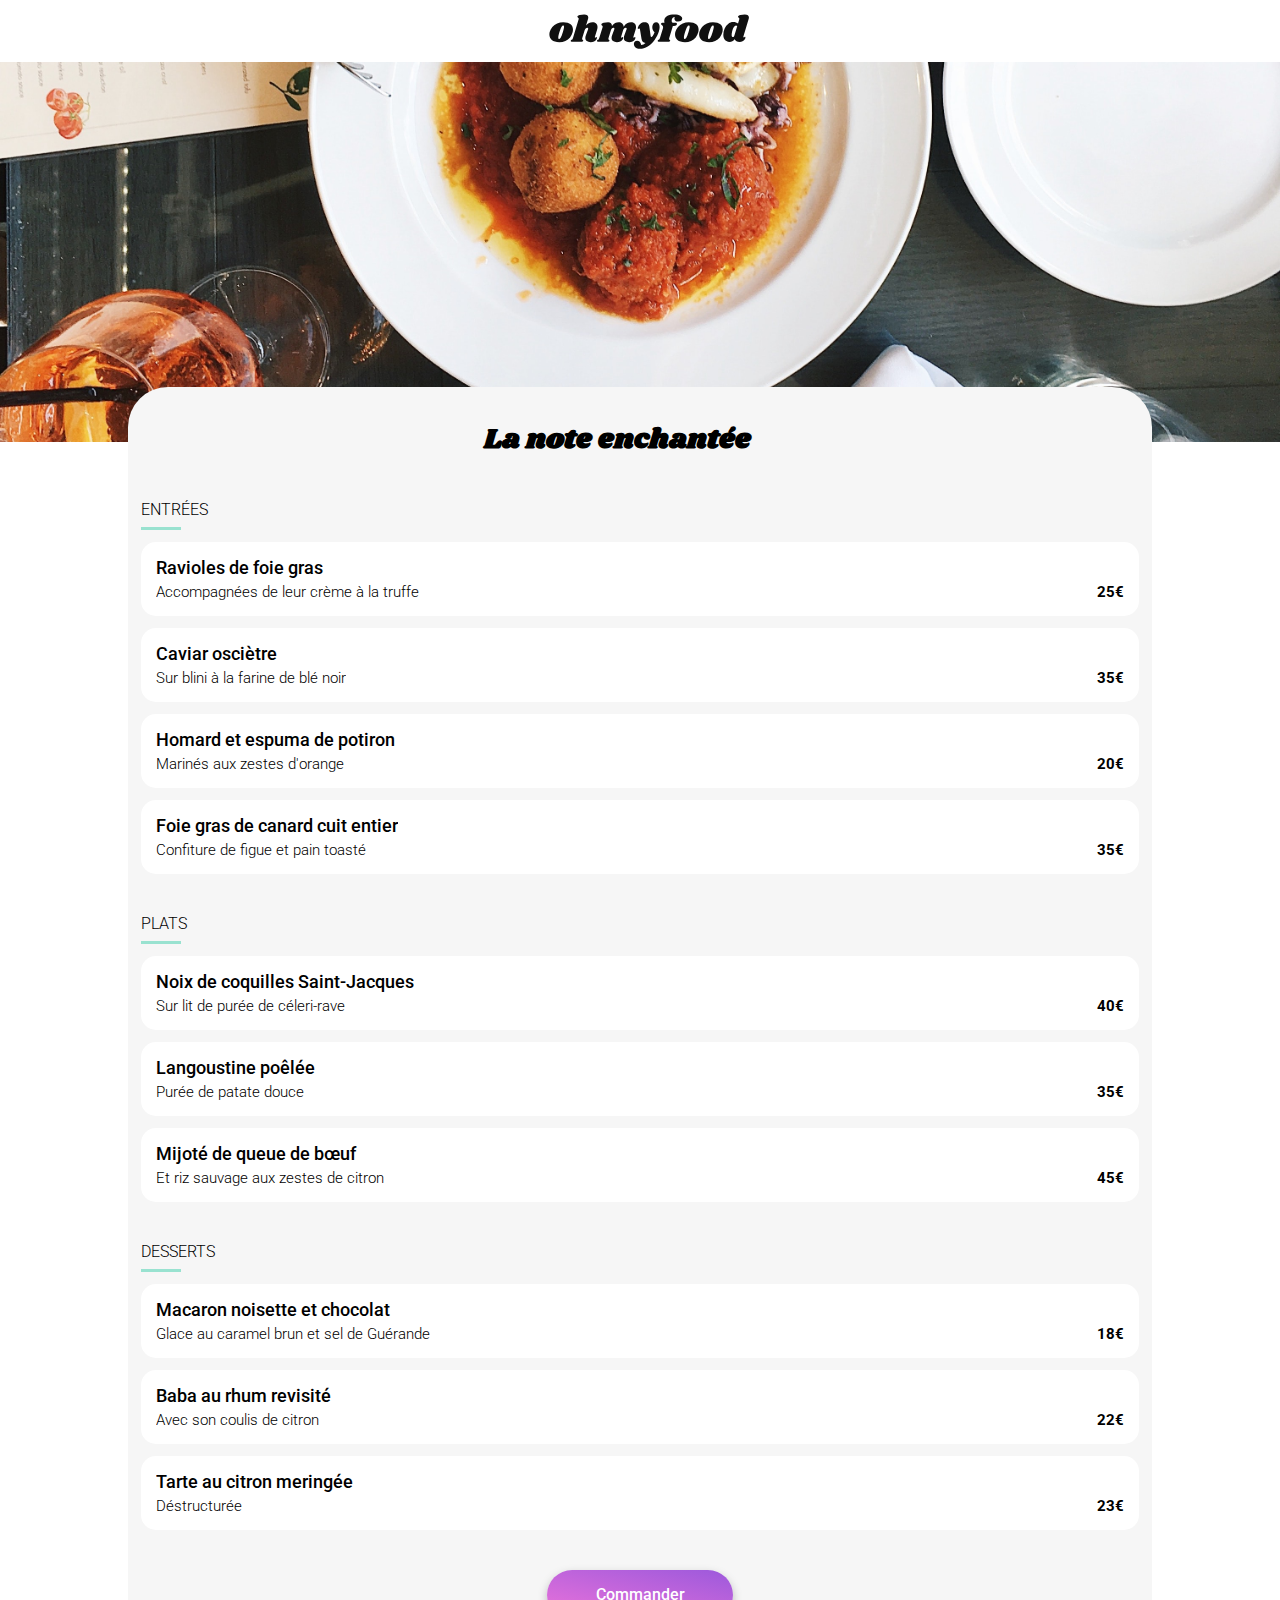
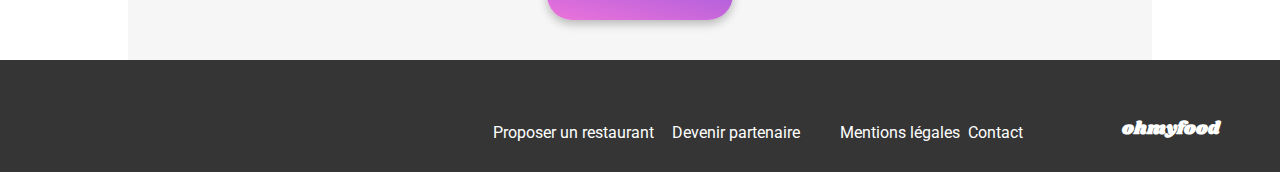
==== restaurants/page_menu-2.html @ 036a36a8 "Création des dernières pages, et l'ajout des effets d'animations sur les pages de menus" ====
<!DOCTYPE html>
<html lang="fr">
<head>
    <meta charset="UTF-8">
    <meta name="viewport" content="width=device-width, initial-scale=1.0">
    <title>La palette du goût</title>
    <link rel="stylesheet" href="https://cdnjs.cloudflare.com/ajax/libs/font-awesome/6.2.1/css/all.min.css"
    integrity="sha512-MV7K8+y+gLIBoVD59lQIYicR65iaqukzvf/nwasF0nqhPay5w/9lJmVM2hMDcnK1OnMGCdVK+iQrJ7lzPJQd1w=="
    crossorigin="anonymous" referrerpolicy="no-referrer" />
    <link rel="stylesheet" href="../assets/CSS/page_menu.css">
    <link rel="preconnect" href="https://fonts.googleapis.com">
    <link rel="preconnect" href="https://fonts.gstatic.com" crossorigin>
    <link href="https://fonts.googleapis.com/css2?family=Roboto:wght@300;400;500;700&family=Shrikhand&display=swap" rel="stylesheet">
</head>

<body>
    <div class="main-container">
        <header class="header">
            <a class="header__btn" href="../index.html"><i class="fa-solid fa-arrow-left"></i></a>
            <img class="header__logo" src="../assets/images/logo/ohmyfood@2x.svg" alt="Logo site Ohmyfood">
        </header>
        <img class="main-container__img" src="../assets/images/restaurants/stil-u2Lp8tXIcjw-unsplash.jpg" alt=""><!-- alt -->
        <main class="background-container">
            <section class="intro">
                <div class="intro__container">
                    <h1 class="intro__container--title">La note enchantée</h1>
                    <div class="btn-heart">
                        <input class="btn-heart__checkbox" type="checkbox" id="checkbox" name="checkbox">
                        <label class="btn-heart__container" for="checkbox">
                            <i class="fa-regular fa-heart btn-heart__container--first"></i>
                            <i class="fa-solid fa-heart btn-heart__container--second"></i>
                        </label>
                    </div>
                </div>
            </section>
            <section class="menu-section menu-section--1">
                <h2 class="menu-section__title">ENTRÉES</h2>
                <div class="card">
                    <div class="card__text">
                        <h3 class="card__text--title">Ravioles de foie gras</h3>
                        <p class="card__text--text">Accompagnées de leur crème à la truffe</p>
                    </div>
                    <input class="card__checkbox" type="checkbox" name="check" id="check">
                    <label class="card__select" for="check"><i class="fa-solid fa-check"></i></label>
                    <strong class="card__price">25€</strong>
                </div>
                <div class="card">
                    <div class="card__text">
                        <h3 class="card__text--title">Caviar osciètre</h3>
                        <p class="card__text--text">Sur blini à la farine de blé noir</p>
                    </div>
                    <input class="card__checkbox" type="checkbox" name="check" id="check">
                    <label class="card__select" for="check"><i class="fa-solid fa-check"></i></label>
                    <strong class="card__price">35€</strong>
                </div>
                <div class="card">
                    <div class="card__text">
                        <h3 class="card__text--title">Homard et espuma de potiron</h3>
                        <p class="card__text--text">Marinés aux zestes d'orange</p>
                    </div>
                    <input class="card__checkbox" type="checkbox" name="check" id="check">
                    <label class="card__select" for="check"><i class="fa-solid fa-check"></i></label>
                    <strong class="card__price">20€</strong>
                </div>
                <div class="card">
                    <div class="card__text">
                        <h3 class="card__text--title">Foie gras de canard cuit entier</h3>
                        <p class="card__text--text">Confiture de figue et pain toasté</p>
                    </div>
                    <input class="card__checkbox" type="checkbox" name="check" id="check">
                    <label class="card__select" for="check"><i class="fa-solid fa-check"></i></label>
                    <strong class="card__price">35€</strong>
                </div>
            </section>
            <section class="menu-section menu-section--2">
                <h2 class="menu-section__title">PLATS</h2>
                <div class="card">
                    <div class="card__text">
                        <h3 class="card__text--title">Noix de coquilles Saint-Jacques</h3>
                        <p class="card__text--text">Sur lit de purée de céleri-rave</p>
                    </div>
                    <input class="card__checkbox" type="checkbox" name="check" id="check">
                    <label class="card__select" for="check"><i class="fa-solid fa-check"></i></label>
                    <strong class="card__price">40€</strong>
                </div>
                <div class="card">
                    <div class="card__text">
                        <h3 class="card__text--title">Langoustine poêlée</h3>
                        <p class="card__text--text">Purée de patate douce</p>
                    </div>
                    <input class="card__checkbox" type="checkbox" name="check" id="check">
                    <label class="card__select" for="check"><i class="fa-solid fa-check"></i></label>
                    <strong class="card__price">35€</strong>
                </div>
                <div class="card">
                    <div class="card__text">
                        <h3 class="card__text--title">Mijoté de queue de bœuf</h3>
                        <p class="card__text--text">Et riz sauvage aux zestes de citron</p>
                    </div>
                    <input class="card__checkbox" type="checkbox" name="check" id="check">
                    <label class="card__select" for="check"><i class="fa-solid fa-check"></i></label>
                    <strong class="card__price">45€</strong>
                </div>
            </section>
            <section class="menu-section menu-section--3">
                <h2 class="menu-section__title">DESSERTS</h2>
                <div class="card">
                    <div class="card__text">
                        <h3 class="card__text--title">Macaron noisette et chocolat</h3>
                        <p class="card__text--text">Glace au caramel brun et sel de Guérande</p>
                    </div>
                    <input class="card__checkbox" type="checkbox" name="check" id="check">
                    <label class="card__select" for="check"><i class="fa-solid fa-check"></i></label>
                    <strong class="card__price">18€</strong>
                </div>
                <div class="card">
                    <div class="card__text">
                        <h3 class="card__text--title">Baba au rhum revisité</h3>
                        <p class="card__text--text">Avec son coulis de citron</p>
                    </div>
                    <input class="card__checkbox" type="checkbox" name="check" id="check">
                    <label class="card__select" for="check"><i class="fa-solid fa-check"></i></label>
                    <strong class="card__price">22€</strong>
                </div>
                <div class="card">
                    <div class="card__text">
                        <h3 class="card__text--title">Tarte au citron meringée</h3>
                        <p class="card__text--text">Déstructurée</p>
                    </div>
                    <input class="card__checkbox" type="checkbox" name="check" id="check">
                    <label class="card__select" for="check"><i class="fa-solid fa-check"></i></label>
                    <strong class="card__price">23€</strong>
                </div>
            </section>
            <div class="btn-container">
                <button class="btn-container__order" type="button">Commander</button>
            </div>
        </main>
        <footer class="footer">
            <h3 class="footer__title">ohmyfood</h3>
            <div class="footer__content">
                <div class="container-about">
                    <p> 
                        <i class="fa-solid fa-utensils"></i>
                        Proposer un restaurant
                    </p>
                    <p>
                        <i class="fa-solid fa-handshake-angle"></i>
                        Devenir partenaire
                    </p>
                </div>
                <div class="container-about">
                    <p>Mentions légales</p>
                    <a href="mailto:ohmyfood@gmail.com">Contact</a>
                </div>
            </div>
        </footer>
    </div>
</body>
</html>
---- assets/CSS/page_menu.css ----
* {
  font-family: 'roboto', sans-serif;
  margin: 0; }

/* font */
/* color */
/* font-size */
/* Mixin */
a {
  text-decoration: none;
  color: inherit; }

body {
  display: flex;
  justify-content: center; }

.main-container {
  max-width: 1440px;
  box-sizing: border-box;
  width: 100%; }

.header {
  display: flex;
  flex-direction: column;
  align-items: center; }
  .header__logo {
    width: 200px;
    padding: 14px 0; }
  .header__location {
    display: flex;
    justify-content: center;
    width: 100%;
    gap: 17px;
    background-color: #EAEAEA;
    padding: 15px 0; }
    .header__location p, .header__location i {
      color: #353535; }

.footer {
  display: flex;
  flex-direction: column;
  gap: 16px;
  padding: 22px 25px;
  background-color: #353535;
  color: #FFFFFF;
  width: 100%;
  box-sizing: border-box; }
  @media screen and (min-width: 1024px) {
    .footer {
      flex-direction: row-reverse;
      align-items: end;
      padding: 56px 60px 30px 25px; } }
  .footer__title {
    font-size: 28px;
    font-family: "shrikhand", serif;
    font-size: 18px; }
  .footer__content {
    display: flex;
    flex-direction: column;
    gap: 7px; }
    @media screen and (min-width: 768px) {
      .footer__content {
        flex-direction: row;
        gap: 40px; } }
    @media screen and (min-width: 1024px) {
      .footer__content {
        margin-right: 83px; } }
    .footer__content .container-about {
      display: flex;
      flex-direction: column;
      gap: 8px; }
      .footer__content .container-about .fa-utensils {
        margin-right: 11px;
        width: 11px;
        height: 13px; }
      .footer__content .container-about .fa-handshake-angle {
        margin-right: 10.08px;
        width: 11.918px;
        height: 13px; }
      @media screen and (min-width: 1024px) {
        .footer__content .container-about {
          flex-direction: row; } }

.btn-heart {
  display: flex;
  flex-direction: row;
  position: relative;
  width: 22px;
  height: 22px;
  min-width: 22px;
  align-items: center; }
  .btn-heart__checkbox {
    position: absolute;
    top: 0;
    right: 0;
    bottom: 0;
    left: 0;
    z-index: 3;
    opacity: 0; }
    .btn-heart__checkbox:checked + .btn-heart__container .btn-heart__container--first {
      opacity: 0; }
    .btn-heart__checkbox:checked + .btn-heart__container .btn-heart__container--second {
      opacity: 1; }
  .btn-heart__container .fa-heart {
    font-size: 22px; }
  .btn-heart__container--first {
    position: absolute;
    top: 0;
    right: 0;
    bottom: 0;
    left: 0;
    transition: opacity 100ms; }
  .btn-heart__container--second {
    position: absolute;
    top: 0;
    right: 0;
    bottom: 0;
    left: 0;
    background: linear-gradient(#9356DC, #FF79DA);
    background-clip: text;
    -webkit-background-clip: text;
    -webkit-text-fill-color: transparent;
    transition: opacity 1000ms cubic-bezier(0.03, 0.99, 1, 0.58);
    opacity: 0; }

@keyframes menu-loader {
  0% {
    opacity: 0%; }
  100% {
    opacity: 100%; } }
.main-container {
  display: flex;
  flex-direction: column; }
  .main-container__img {
    width: 100%;
    object-fit: cover;
    height: 275px;
    position: relative; }
    @media screen and (min-width: 768px) {
      .main-container__img {
        object-position: 50% 70%;
        height: 320px; } }
    @media screen and (min-width: 1024px) {
      .main-container__img {
        object-position: 50% 70%;
        height: 380px; } }

.background-container {
  display: flex;
  flex-direction: column;
  width: 100%;
  position: relative;
  margin-top: -55px;
  max-width: 470px;
  background-color: #F6F6F6;
  border-radius: 40px 40px 0 0;
  padding: 32px 13px 40px 13px;
  gap: 40px;
  align-self: center;
  box-sizing: border-box; }
  @media screen and (min-width: 768px) {
    .background-container {
      max-width: 768px;
      width: 80%; } }
  @media screen and (min-width: 1024px) {
    .background-container {
      max-width: 1055px; } }

.header {
  display: flex;
  flex-direction: row;
  padding: 14px 0 13px 17px; }
  .header__logo {
    padding: 0;
    margin-left: auto;
    margin-right: auto; }

.intro {
  display: flex;
  flex-direction: row;
  padding: 0 17px; }
  @media screen and (min-width: 768px) {
    .intro {
      justify-content: center; } }
  .intro__container {
    display: flex;
    flex-direction: row;
    align-items: center;
    width: 100%;
    border-radius: 40px 40px 0 0;
    justify-content: space-between; }
    .intro__container--title {
      font-size: 28px;
      font-family: "shrikhand", serif; }
    @media screen and (min-width: 768px) {
      .intro__container {
        justify-content: center;
        gap: 24px; } }

.menu-section {
  display: flex;
  flex-direction: column;
  gap: 12px;
  animation: menu-loader 2000ms backwards; }
  .menu-section--1 {
    animation-delay: 666.6666666667ms; }
  .menu-section--2 {
    animation-delay: 1333.3333333333ms; }
  .menu-section--3 {
    animation-delay: 2000ms; }
  .menu-section__title {
    font-weight: 300;
    font-size: 16px; }
    .menu-section__title::after {
      content: "";
      display: block;
      width: 40px;
      border-bottom: 3px solid #99E2D0;
      margin-top: 8px; }
  .menu-section .card {
    padding: 15px;
    position: relative;
    border-radius: 15px;
    display: flex;
    flex-direction: row;
    justify-content: space-between;
    align-items: flex-end;
    background-color: #FFFFFF;
    overflow: hidden; }
    .menu-section .card__text {
      white-space: nowrap;
      overflow: hidden;
      display: flex;
      flex-direction: column;
      gap: 5px; }
      .menu-section .card__text--title {
        font-weight: 500;
        font-size: 18px;
        text-overflow: ellipsis;
        overflow: hidden; }
      .menu-section .card__text--text {
        font-weight: 300;
        font-size: 15px;
        text-overflow: ellipsis;
        overflow: hidden; }
    .menu-section .card__price {
      font-size: 15px;
      transition: transform 280ms ease-in-out,margin-right 280ms ease-in-out; }
    .menu-section .card__checkbox {
      position: absolute;
      top: 0;
      right: 0;
      bottom: 0;
      left: 0;
      width: 100%;
      height: 100%;
      z-index: 2;
      opacity: 0; }
      .menu-section .card__checkbox:checked + .card__select {
        transform: translateX(0); }
        .menu-section .card__checkbox:checked + .card__select + .card__price {
          margin-right: 50px; }
      .menu-section .card__checkbox:not(:checked) + .card__select {
        transform: translateX(100%); }
    .menu-section .card__select {
      display: flex;
      flex-direction: row;
      position: absolute;
      top: 0;
      right: 0;
      bottom: 0;
      justify-content: center;
      align-items: center;
      height: 73.5px;
      width: 59px;
      border-radius: 0 14px 14px 0;
      background-color: #99E2D0;
      transform-origin: 100%;
      transition: transform 280ms ease-in-out,translate 300ms ease-in-out, visibility 0ms ease-in-out; }
      .menu-section .card__select .fa-check {
        border-radius: 10px;
        padding: 2px;
        color: #99E2D0;
        background-color: white;
        white-space: nowrap;
        /*  */
        overflow: hidden; }

.btn-container {
  display: flex;
  flex-direction: row;
  justify-content: center; }
  .btn-container__order {
    width: 186px;
    height: 50px;
    border-radius: 25px;
    box-shadow: 0px 4px 10px 0px rgba(0, 0, 0, 0.25);
    border: none;
    font-size: 16px;
    font-weight: 500;
    color: #FFFFFF;
    padding: 13px 18px;
    background: linear-gradient(193deg, #9356DC -11.44%, #FF79DA 123.93%); }
    .btn-container__order:hover {
      background: linear-gradient(0deg, rgba(255, 255, 255, 0.15) 0%, rgba(255, 255, 255, 0.15) 100%), linear-gradient(201deg, #9356DC -5.2%, #FF79DA 110.74%);
      box-shadow: 0px 4px 15px 0px rgba(0, 0, 0, 0.35); }

/*# sourceMappingURL=page_menu.css.map */
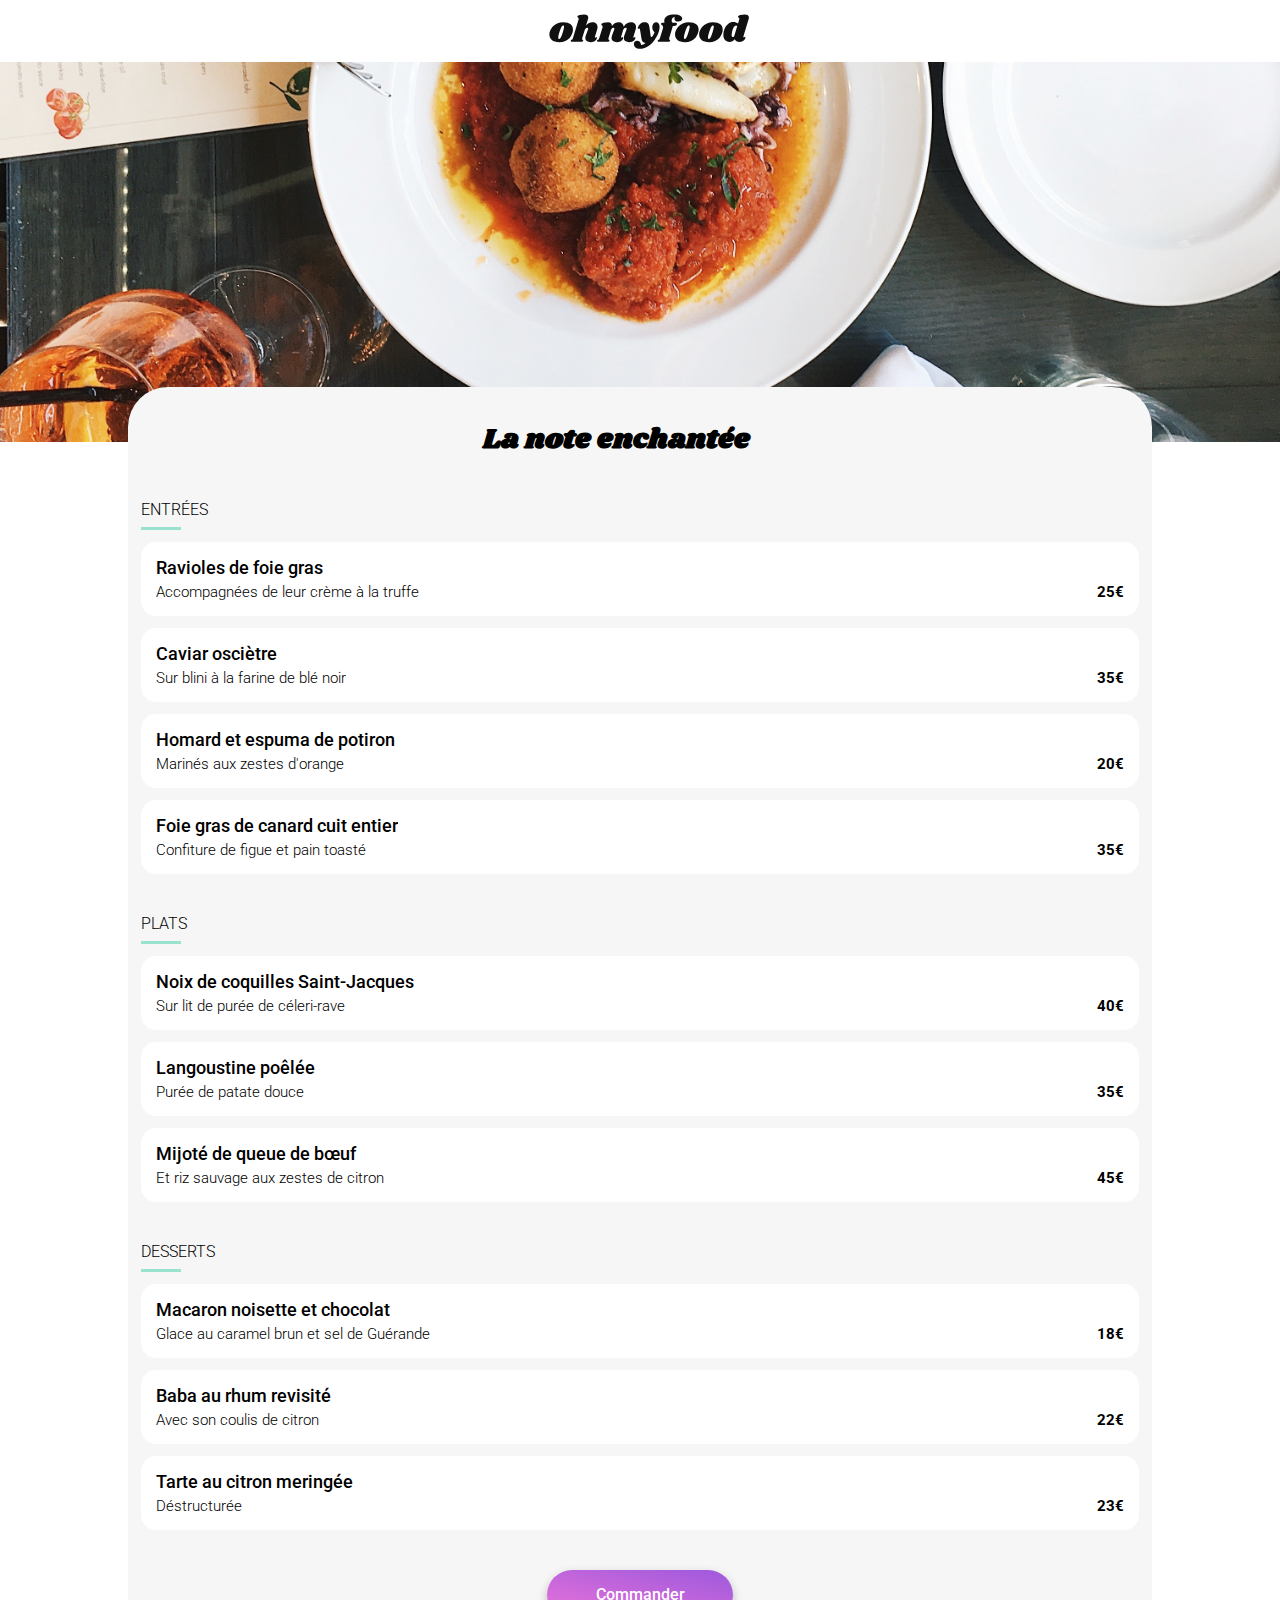
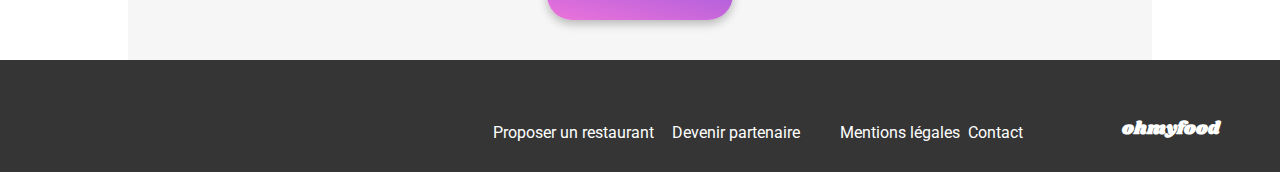
==== commit f9817fc0: "Modification des noms/for des checkbox + ajout du hover sur btn liked/select pour format desktop" ====
--- a/restaurants/page_menu-2.html
+++ b/restaurants/page_menu-2.html
@@ -40,8 +40,8 @@
                         <h3 class="card__text--title">Ravioles de foie gras</h3>
                         <p class="card__text--text">Accompagnées de leur crème à la truffe</p>
                     </div>
-                    <input class="card__checkbox" type="checkbox" name="check" id="check">
-                    <label class="card__select" for="check"><i class="fa-solid fa-check"></i></label>
+                    <input class="card__checkbox" type="checkbox" name="option_1" id="option_1">
+                    <label class="card__select" for="option_1"><i class="fa-solid fa-check"></i></label>
                     <strong class="card__price">25€</strong>
                 </div>
                 <div class="card">
@@ -49,8 +49,8 @@
                         <h3 class="card__text--title">Caviar osciètre</h3>
                         <p class="card__text--text">Sur blini à la farine de blé noir</p>
                     </div>
-                    <input class="card__checkbox" type="checkbox" name="check" id="check">
-                    <label class="card__select" for="check"><i class="fa-solid fa-check"></i></label>
+                    <input class="card__checkbox" type="checkbox" name="option_2" id="option_2">
+                    <label class="card__select" for="option_2"><i class="fa-solid fa-check"></i></label>
                     <strong class="card__price">35€</strong>
                 </div>
                 <div class="card">
@@ -58,8 +58,8 @@
                         <h3 class="card__text--title">Homard et espuma de potiron</h3>
                         <p class="card__text--text">Marinés aux zestes d'orange</p>
                     </div>
-                    <input class="card__checkbox" type="checkbox" name="check" id="check">
-                    <label class="card__select" for="check"><i class="fa-solid fa-check"></i></label>
+                    <input class="card__checkbox" type="checkbox" name="option_3" id="option_3">
+                    <label class="card__select" for="option_3"><i class="fa-solid fa-check"></i></label>
                     <strong class="card__price">20€</strong>
                 </div>
                 <div class="card">
@@ -67,8 +67,8 @@
                         <h3 class="card__text--title">Foie gras de canard cuit entier</h3>
                         <p class="card__text--text">Confiture de figue et pain toasté</p>
                     </div>
-                    <input class="card__checkbox" type="checkbox" name="check" id="check">
-                    <label class="card__select" for="check"><i class="fa-solid fa-check"></i></label>
+                    <input class="card__checkbox" type="checkbox" name="option_4" id="option_4">
+                    <label class="card__select" for="option_4"><i class="fa-solid fa-check"></i></label>
                     <strong class="card__price">35€</strong>
                 </div>
             </section>
@@ -79,8 +79,8 @@
                         <h3 class="card__text--title">Noix de coquilles Saint-Jacques</h3>
                         <p class="card__text--text">Sur lit de purée de céleri-rave</p>
                     </div>
-                    <input class="card__checkbox" type="checkbox" name="check" id="check">
-                    <label class="card__select" for="check"><i class="fa-solid fa-check"></i></label>
+                    <input class="card__checkbox" type="checkbox" name="option_5" id="option_5">
+                    <label class="card__select" for="option_5"><i class="fa-solid fa-check"></i></label>
                     <strong class="card__price">40€</strong>
                 </div>
                 <div class="card">
@@ -88,8 +88,8 @@
                         <h3 class="card__text--title">Langoustine poêlée</h3>
                         <p class="card__text--text">Purée de patate douce</p>
                     </div>
-                    <input class="card__checkbox" type="checkbox" name="check" id="check">
-                    <label class="card__select" for="check"><i class="fa-solid fa-check"></i></label>
+                    <input class="card__checkbox" type="checkbox" name="option_6" id="option_6">
+                    <label class="card__select" for="option_6"><i class="fa-solid fa-check"></i></label>
                     <strong class="card__price">35€</strong>
                 </div>
                 <div class="card">
@@ -97,8 +97,8 @@
                         <h3 class="card__text--title">Mijoté de queue de bœuf</h3>
                         <p class="card__text--text">Et riz sauvage aux zestes de citron</p>
                     </div>
-                    <input class="card__checkbox" type="checkbox" name="check" id="check">
-                    <label class="card__select" for="check"><i class="fa-solid fa-check"></i></label>
+                    <input class="card__checkbox" type="checkbox" name="option_7" id="option_7">
+                    <label class="card__select" for="option_7"><i class="fa-solid fa-check"></i></label>
                     <strong class="card__price">45€</strong>
                 </div>
             </section>
@@ -109,8 +109,8 @@
                         <h3 class="card__text--title">Macaron noisette et chocolat</h3>
                         <p class="card__text--text">Glace au caramel brun et sel de Guérande</p>
                     </div>
-                    <input class="card__checkbox" type="checkbox" name="check" id="check">
-                    <label class="card__select" for="check"><i class="fa-solid fa-check"></i></label>
+                    <input class="card__checkbox" type="checkbox" name="option_8" id="option_8">
+                    <label class="card__select" for="option_8"><i class="fa-solid fa-check"></i></label>
                     <strong class="card__price">18€</strong>
                 </div>
                 <div class="card">
@@ -118,8 +118,8 @@
                         <h3 class="card__text--title">Baba au rhum revisité</h3>
                         <p class="card__text--text">Avec son coulis de citron</p>
                     </div>
-                    <input class="card__checkbox" type="checkbox" name="check" id="check">
-                    <label class="card__select" for="check"><i class="fa-solid fa-check"></i></label>
+                    <input class="card__checkbox" type="checkbox" name="option_9" id="option_9">
+                    <label class="card__select" for="option_9"><i class="fa-solid fa-check"></i></label>
                     <strong class="card__price">22€</strong>
                 </div>
                 <div class="card">
@@ -127,8 +127,8 @@
                         <h3 class="card__text--title">Tarte au citron meringée</h3>
                         <p class="card__text--text">Déstructurée</p>
                     </div>
-                    <input class="card__checkbox" type="checkbox" name="check" id="check">
-                    <label class="card__select" for="check"><i class="fa-solid fa-check"></i></label>
+                    <input class="card__checkbox" type="checkbox" name="option_10" id="option_10">
+                    <label class="card__select" for="option_10"><i class="fa-solid fa-check"></i></label>
                     <strong class="card__price">23€</strong>
                 </div>
             </section>
@@ -151,7 +151,7 @@
                 </div>
                 <div class="container-about">
                     <p>Mentions légales</p>
-                    <a href="mailto:ohmyfood@gmail.com">Contact</a>
+                    <a href="mailto:ohmyfood@exemple.com">Contact</a>
                 </div>
             </div>
         </footer>
--- a/assets/CSS/page_menu.css
+++ b/assets/CSS/page_menu.css
@@ -6,6 +6,76 @@
 /* color */
 /* font-size */
 /* Mixin */
+@keyframes loader-background {
+  0% {
+    display: initial;
+    opacity: 1; }
+  85% {
+    opacity: 1; }
+  100% {
+    opacity: 0;
+    /* return display: none */ } }
+@keyframes loader-ball-1 {
+  0% {
+    position: absolute; }
+  50% {
+    left: 12px;
+    top: 12px;
+    opacity: 0.5;
+    position: absolute; }
+  100% {
+    position: absolute; } }
+@keyframes loader-ball-2 {
+  0% {
+    transform: rotate(0deg) scale(1); }
+  50% {
+    transform: rotate(360deg) scale(1.3); }
+  100% {
+    transform: rotate(720deg) scale(1); } }
+.loader {
+  background-color: white;
+  position: fixed;
+  width: 100%;
+  height: 100%;
+  z-index: 10;
+  display: none;
+  animation: loader-background 3000ms ease-in-out; }
+  .loader__container {
+    position: absolute;
+    height: 43px;
+    width: 43px;
+    top: 50%;
+    left: 50%;
+    animation: loader-ball-2 2000ms ease-in-out infinite; }
+    .loader__container--ball {
+      position: absolute;
+      height: 43px;
+      width: 43px; }
+      .loader__container--ball .ball {
+        position: absolute;
+        display: block;
+        z-index: 1;
+        height: 19px;
+        width: 19px;
+        border-radius: 100%;
+        background-color: #9356DC; }
+      .loader__container--ball .ball-1 {
+        top: 0;
+        left: 0;
+        animation: loader-ball-1 1800ms ease-in-out infinite; }
+      .loader__container--ball .ball-2 {
+        top: 0;
+        left: 23px;
+        animation: loader-ball-1 1800ms ease-in-out infinite; }
+      .loader__container--ball .ball-3 {
+        top: 23px;
+        left: 0;
+        animation: loader-ball-1 1800ms ease-in-out infinite; }
+      .loader__container--ball .ball-4 {
+        left: 23px;
+        top: 23px;
+        animation: loader-ball-1 1800ms ease-in-out infinite; }
+
 a {
   text-decoration: none;
   color: inherit; }
@@ -85,7 +155,7 @@
   display: flex;
   flex-direction: row;
   position: relative;
-  width: 22px;
+  width: 23px;
   height: 22px;
   min-width: 22px;
   align-items: center; }
@@ -95,12 +165,21 @@
     right: 0;
     bottom: 0;
     left: 0;
-    z-index: 3;
+    z-index: 1;
     opacity: 0; }
     .btn-heart__checkbox:checked + .btn-heart__container .btn-heart__container--first {
       opacity: 0; }
-    .btn-heart__checkbox:checked + .btn-heart__container .btn-heart__container--second {
-      opacity: 1; }
+      .btn-heart__checkbox:checked + .btn-heart__container .btn-heart__container--first + .btn-heart__container--second {
+        opacity: 1; }
+    @media screen and (min-width: 1024px) {
+      .btn-heart__checkbox:hover + .btn-heart__container .btn-heart__container--first {
+        opacity: 0; }
+        .btn-heart__checkbox:hover + .btn-heart__container .btn-heart__container--first + .btn-heart__container--second {
+          opacity: 1; }
+      .btn-heart__checkbox:not(:hover) + .btn-heart__container .btn-heart__container--first {
+        opacity: 1; }
+        .btn-heart__checkbox:not(:hover) + .btn-heart__container .btn-heart__container--first + .btn-heart__container--second {
+          opacity: 0; } }
   .btn-heart__container .fa-heart {
     font-size: 22px; }
   .btn-heart__container--first {
@@ -260,8 +339,15 @@
         transform: translateX(0); }
         .menu-section .card__checkbox:checked + .card__select + .card__price {
           margin-right: 50px; }
-      .menu-section .card__checkbox:not(:checked) + .card__select {
-        transform: translateX(100%); }
+      @media screen and (min-width: 1024px) {
+        .menu-section .card__checkbox:hover + .card__select {
+          transform: translateX(0); }
+          .menu-section .card__checkbox:hover + .card__select + .card__price {
+            margin-right: 50px; }
+        .menu-section .card__checkbox:not(:hover) + .card__select {
+          transform: translateX(100%); }
+          .menu-section .card__checkbox:not(:hover) + .card__select + .card__price {
+            margin-right: 0; } }
     .menu-section .card__select {
       display: flex;
       flex-direction: row;
@@ -273,10 +359,11 @@
       align-items: center;
       height: 73.5px;
       width: 59px;
+      transform: translateX(100%);
       border-radius: 0 14px 14px 0;
       background-color: #99E2D0;
       transform-origin: 100%;
-      transition: transform 280ms ease-in-out,translate 300ms ease-in-out, visibility 0ms ease-in-out; }
+      transition: transform 280ms ease-in-out; }
       .menu-section .card__select .fa-check {
         border-radius: 10px;
         padding: 2px;
@@ -291,9 +378,11 @@
   flex-direction: row;
   justify-content: center; }
   .btn-container__order {
+    position: relative;
     width: 186px;
     height: 50px;
     border-radius: 25px;
+    z-index: 1;
     box-shadow: 0px 4px 10px 0px rgba(0, 0, 0, 0.25);
     border: none;
     font-size: 16px;
@@ -301,7 +390,19 @@
     color: #FFFFFF;
     padding: 13px 18px;
     background: linear-gradient(193deg, #9356DC -11.44%, #FF79DA 123.93%); }
-    .btn-container__order:hover {
+    .btn-container__order:hover::after {
+      opacity: 1; }
+    .btn-container__order::after {
+      content: "";
+      position: absolute;
+      top: 0;
+      left: 0;
+      right: 0;
+      bottom: 0;
+      opacity: 0;
+      z-index: -1;
+      transition: opacity 300ms ease-in-out;
+      border-radius: 25px;
       background: linear-gradient(0deg, rgba(255, 255, 255, 0.15) 0%, rgba(255, 255, 255, 0.15) 100%), linear-gradient(201deg, #9356DC -5.2%, #FF79DA 110.74%);
       box-shadow: 0px 4px 15px 0px rgba(0, 0, 0, 0.35); }
 
